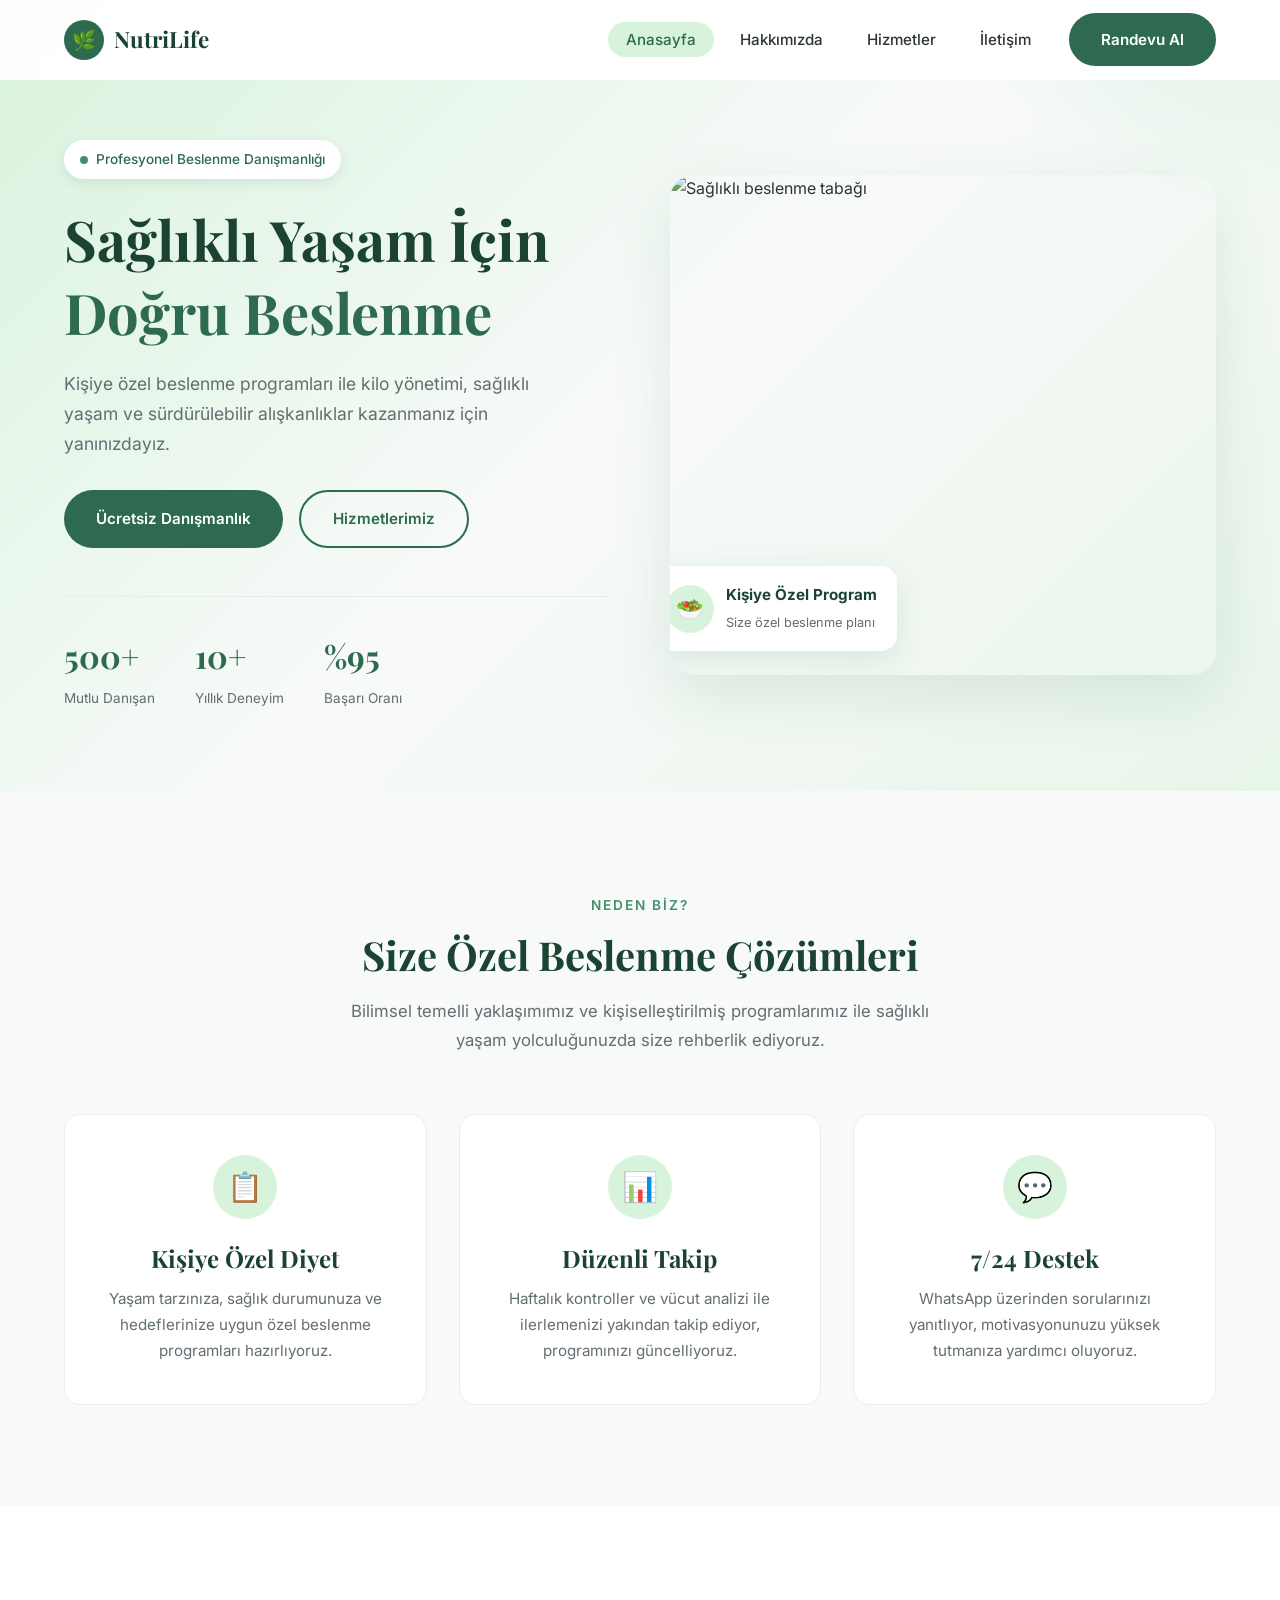
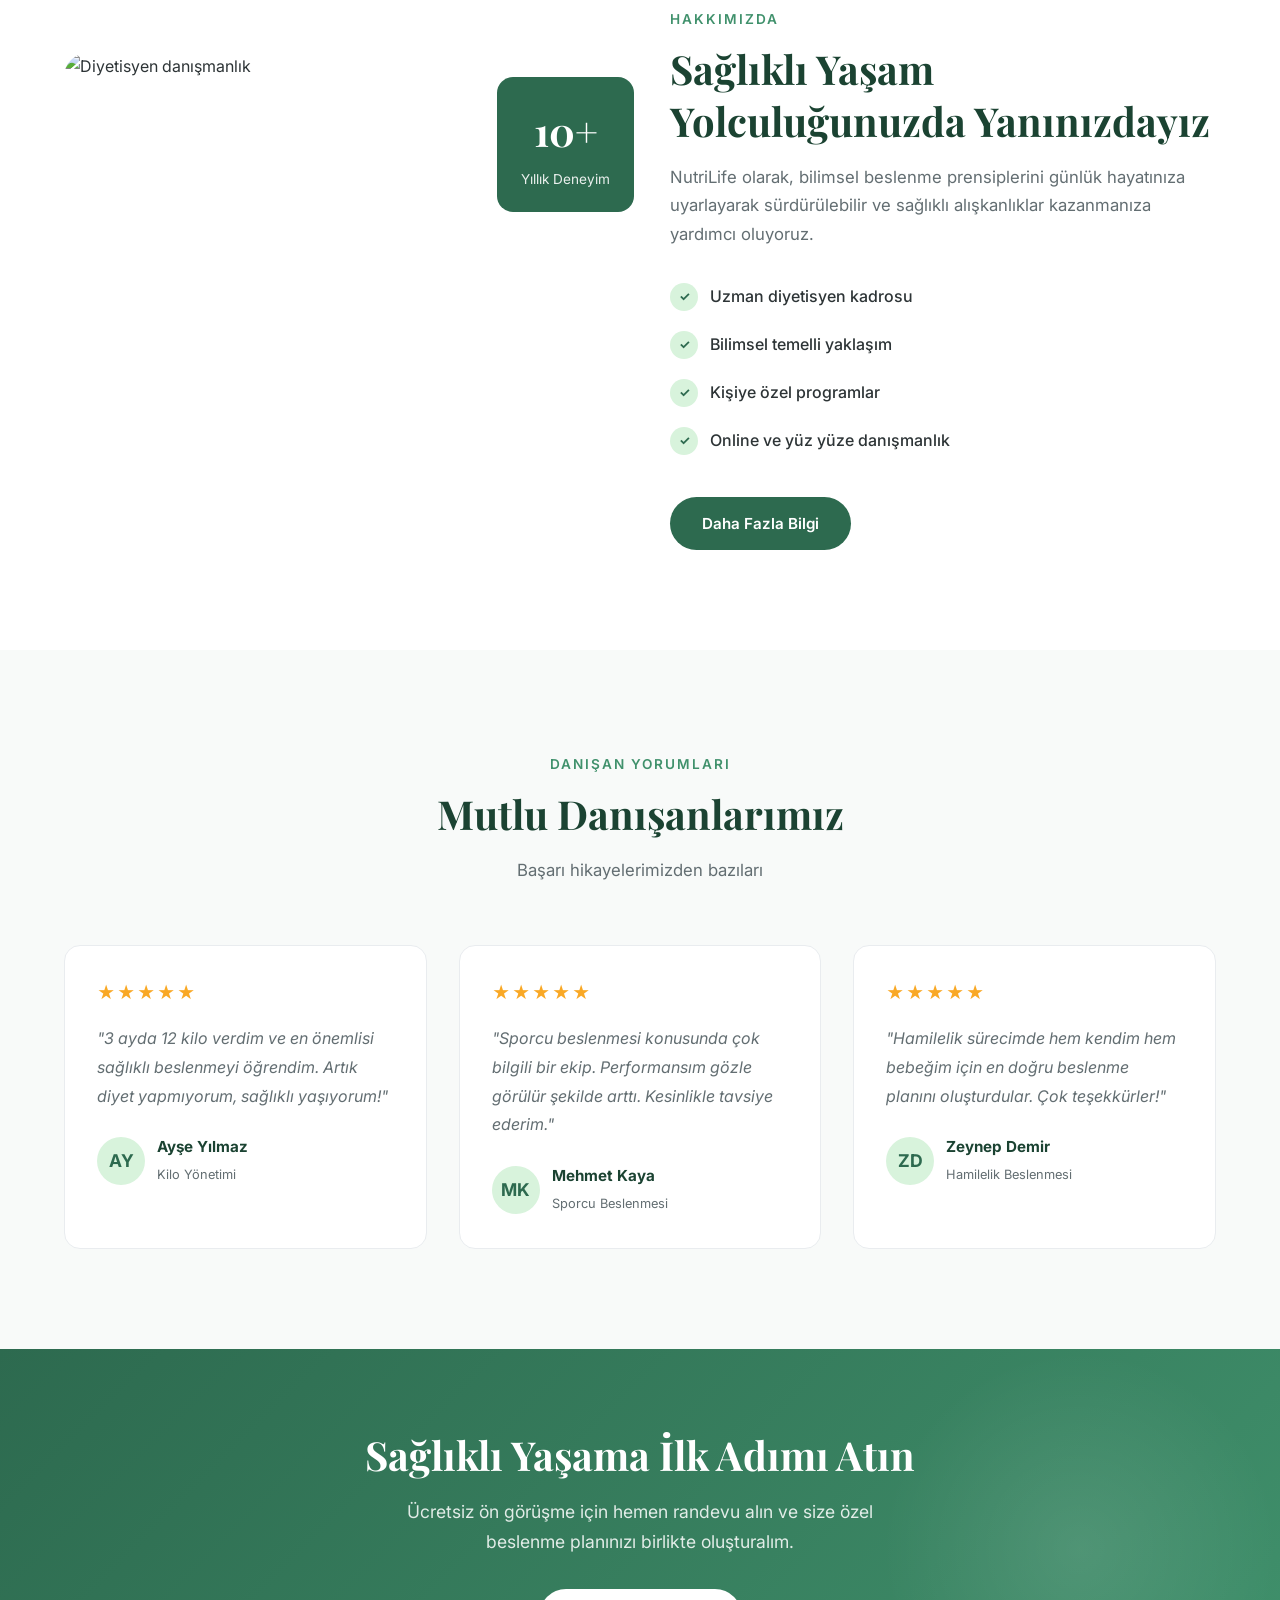
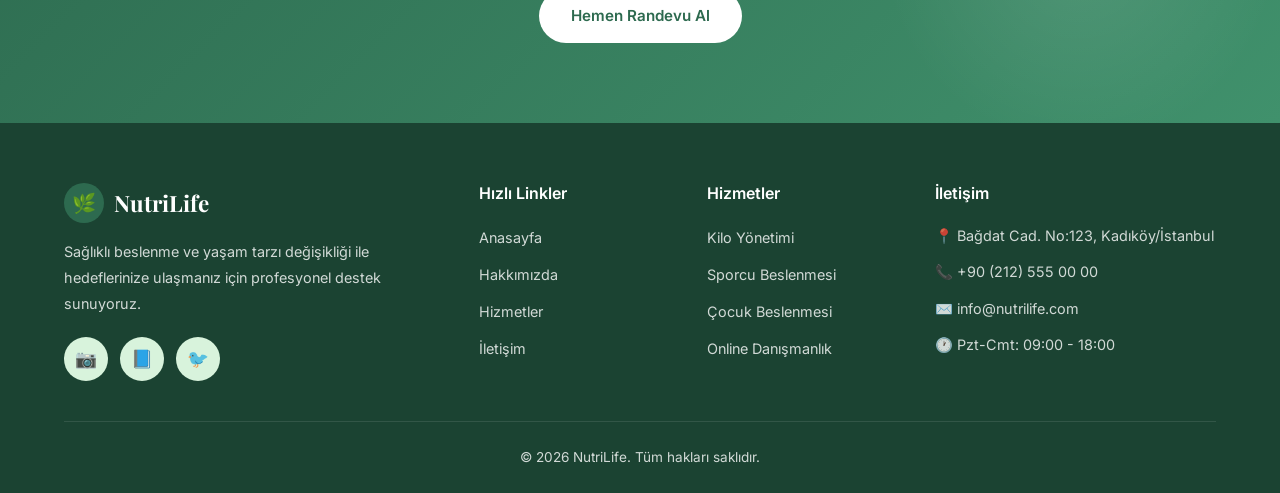
==== index.html @ 3c8396ca "Add files via upload" ====
<!DOCTYPE html>
<html lang="tr">
<head>
  <meta charset="UTF-8">
  <meta name="viewport" content="width=device-width, initial-scale=1.0">
  <meta name="description" content="Sağlıklı yaşam ve beslenme danışmanlığı. Kişiye özel diyet programları ile hedeflerinize ulaşın.">
  <title>NutriLife | Diyetisyen & Beslenme Danışmanlığı</title>
  <link rel="preconnect" href="https://fonts.googleapis.com">
  <link rel="preconnect" href="https://fonts.gstatic.com" crossorigin>
  <link href="https://fonts.googleapis.com/css2?family=Inter:wght@400;500;600;700&family=Playfair+Display:wght@600;700&display=swap" rel="stylesheet">
  <link rel="stylesheet" href="css/style.css">
</head>
<body>

  <!-- Header -->
  <header class="header">
    <div class="container">
      <a href="index.html" class="logo">
        <span class="logo-icon">🌿</span>
        NutriLife
      </a>
      <nav class="nav">
        <ul class="nav-list">
          <li><a href="index.html" class="nav-link active">Anasayfa</a></li>
          <li><a href="hakkimizda.html" class="nav-link">Hakkımızda</a></li>
          <li><a href="hizmetler.html" class="nav-link">Hizmetler</a></li>
          <li><a href="iletisim.html" class="nav-link">İletişim</a></li>
          <li class="nav-cta"><a href="iletisim.html" class="btn btn-primary">Randevu Al</a></li>
        </ul>
      </nav>
      <button class="menu-toggle" aria-label="Menüyü aç/kapat">
        <span></span>
        <span></span>
        <span></span>
      </button>
    </div>
  </header>

  <!-- Hero -->
  <section class="hero">
    <div class="container">
      <div class="hero-content fade-in">
        <div class="hero-badge">Profesyonel Beslenme Danışmanlığı</div>
        <h1>Sağlıklı Yaşam İçin <span>Doğru Beslenme</span></h1>
        <p class="hero-text">
          Kişiye özel beslenme programları ile kilo yönetimi, sağlıklı yaşam ve 
          sürdürülebilir alışkanlıklar kazanmanız için yanınızdayız.
        </p>
        <div class="hero-buttons">
          <a href="iletisim.html" class="btn btn-primary">Ücretsiz Danışmanlık</a>
          <a href="hizmetler.html" class="btn btn-outline">Hizmetlerimiz</a>
        </div>
        <div class="hero-stats">
          <div class="stat-item">
            <strong>500+</strong>
            <span>Mutlu Danışan</span>
          </div>
          <div class="stat-item">
            <strong>10+</strong>
            <span>Yıllık Deneyim</span>
          </div>
          <div class="stat-item">
            <strong>%95</strong>
            <span>Başarı Oranı</span>
          </div>
        </div>
      </div>
      <div class="hero-image fade-in">
        <div class="hero-image-wrapper">
          <img src="https://images.unsplash.com/photo-1490645935967-10de6ba17061?w=600&h=500&fit=crop" alt="Sağlıklı beslenme tabağı">
          <div class="hero-float-card">
            <div class="icon">🥗</div>
            <div>
              <strong>Kişiye Özel Program</strong>
              <span>Size özel beslenme planı</span>
            </div>
          </div>
        </div>
      </div>
    </div>
  </section>

  <!-- Features -->
  <section class="features">
    <div class="container">
      <div class="section-header fade-in">
        <span class="section-label">Neden Biz?</span>
        <h2 class="section-title">Size Özel Beslenme Çözümleri</h2>
        <p class="section-desc">
          Bilimsel temelli yaklaşımımız ve kişiselleştirilmiş programlarımız ile 
          sağlıklı yaşam yolculuğunuzda size rehberlik ediyoruz.
        </p>
      </div>
      <div class="features-grid">
        <div class="feature-card fade-in">
          <div class="feature-icon">📋</div>
          <h3>Kişiye Özel Diyet</h3>
          <p>Yaşam tarzınıza, sağlık durumunuza ve hedeflerinize uygun özel beslenme programları hazırlıyoruz.</p>
        </div>
        <div class="feature-card fade-in">
          <div class="feature-icon">📊</div>
          <h3>Düzenli Takip</h3>
          <p>Haftalık kontroller ve vücut analizi ile ilerlemenizi yakından takip ediyor, programınızı güncelliyoruz.</p>
        </div>
        <div class="feature-card fade-in">
          <div class="feature-icon">💬</div>
          <h3>7/24 Destek</h3>
          <p>WhatsApp üzerinden sorularınızı yanıtlıyor, motivasyonunuzu yüksek tutmanıza yardımcı oluyoruz.</p>
        </div>
      </div>
    </div>
  </section>

  <!-- About Preview -->
  <section class="about-preview">
    <div class="container">
      <div class="about-grid">
        <div class="about-image fade-in">
          <img src="https://images.unsplash.com/photo-1571019614242-c5c5dee9f50b?w=600&h=450&fit=crop" alt="Diyetisyen danışmanlık">
          <div class="about-image-badge">
            <strong>10+</strong>
            <span>Yıllık Deneyim</span>
          </div>
        </div>
        <div class="about-content fade-in">
          <span class="section-label">Hakkımızda</span>
          <h2 class="section-title">Sağlıklı Yaşam Yolculuğunuzda Yanınızdayız</h2>
          <p class="section-desc">
            NutriLife olarak, bilimsel beslenme prensiplerini günlük hayatınıza 
            uyarlayarak sürdürülebilir ve sağlıklı alışkanlıklar kazanmanıza yardımcı oluyoruz.
          </p>
          <ul class="about-list">
            <li>Uzman diyetisyen kadrosu</li>
            <li>Bilimsel temelli yaklaşım</li>
            <li>Kişiye özel programlar</li>
            <li>Online ve yüz yüze danışmanlık</li>
          </ul>
          <a href="hakkimizda.html" class="btn btn-primary">Daha Fazla Bilgi</a>
        </div>
      </div>
    </div>
  </section>

  <!-- Testimonials -->
  <section class="testimonials">
    <div class="container">
      <div class="section-header fade-in">
        <span class="section-label">Danışan Yorumları</span>
        <h2 class="section-title">Mutlu Danışanlarımız</h2>
        <p class="section-desc">Başarı hikayelerimizden bazıları</p>
      </div>
      <div class="testimonials-grid">
        <div class="testimonial-card fade-in">
          <div class="testimonial-stars">★★★★★</div>
          <p class="testimonial-text">"3 ayda 12 kilo verdim ve en önemlisi sağlıklı beslenmeyi öğrendim. Artık diyet yapmıyorum, sağlıklı yaşıyorum!"</p>
          <div class="testimonial-author">
            <div class="testimonial-avatar">AY</div>
            <div>
              <strong>Ayşe Yılmaz</strong>
              <span>Kilo Yönetimi</span>
            </div>
          </div>
        </div>
        <div class="testimonial-card fade-in">
          <div class="testimonial-stars">★★★★★</div>
          <p class="testimonial-text">"Sporcu beslenmesi konusunda çok bilgili bir ekip. Performansım gözle görülür şekilde arttı. Kesinlikle tavsiye ederim."</p>
          <div class="testimonial-author">
            <div class="testimonial-avatar">MK</div>
            <div>
              <strong>Mehmet Kaya</strong>
              <span>Sporcu Beslenmesi</span>
            </div>
          </div>
        </div>
        <div class="testimonial-card fade-in">
          <div class="testimonial-stars">★★★★★</div>
          <p class="testimonial-text">"Hamilelik sürecimde hem kendim hem bebeğim için en doğru beslenme planını oluşturdular. Çok teşekkürler!"</p>
          <div class="testimonial-author">
            <div class="testimonial-avatar">ZD</div>
            <div>
              <strong>Zeynep Demir</strong>
              <span>Hamilelik Beslenmesi</span>
            </div>
          </div>
        </div>
      </div>
    </div>
  </section>

  <!-- CTA -->
  <section class="cta-banner">
    <div class="container">
      <div class="cta-content fade-in">
        <h2>Sağlıklı Yaşama İlk Adımı Atın</h2>
        <p>Ücretsiz ön görüşme için hemen randevu alın ve size özel beslenme planınızı birlikte oluşturalım.</p>
        <a href="iletisim.html" class="btn btn-white">Hemen Randevu Al</a>
      </div>
    </div>
  </section>

  <!-- Footer -->
  <footer class="footer">
    <div class="container">
      <div class="footer-grid">
        <div class="footer-brand">
          <a href="index.html" class="logo">
            <span class="logo-icon">🌿</span>
            NutriLife
          </a>
          <p>Sağlıklı beslenme ve yaşam tarzı değişikliği ile hedeflerinize ulaşmanız için profesyonel destek sunuyoruz.</p>
          <div class="social-links">
            <a href="#" class="social-link" aria-label="Instagram">📷</a>
            <a href="#" class="social-link" aria-label="Facebook">📘</a>
            <a href="#" class="social-link" aria-label="Twitter">🐦</a>
          </div>
        </div>
        <div>
          <h4>Hızlı Linkler</h4>
          <ul class="footer-links">
            <li><a href="index.html">Anasayfa</a></li>
            <li><a href="hakkimizda.html">Hakkımızda</a></li>
            <li><a href="hizmetler.html">Hizmetler</a></li>
            <li><a href="iletisim.html">İletişim</a></li>
          </ul>
        </div>
        <div>
          <h4>Hizmetler</h4>
          <ul class="footer-links">
            <li><a href="hizmetler.html">Kilo Yönetimi</a></li>
            <li><a href="hizmetler.html">Sporcu Beslenmesi</a></li>
            <li><a href="hizmetler.html">Çocuk Beslenmesi</a></li>
            <li><a href="hizmetler.html">Online Danışmanlık</a></li>
          </ul>
        </div>
        <div>
          <h4>İletişim</h4>
          <ul class="footer-contact">
            <li>📍 Bağdat Cad. No:123, Kadıköy/İstanbul</li>
            <li>📞 +90 (212) 555 00 00</li>
            <li>✉️ info@nutrilife.com</li>
            <li>🕐 Pzt-Cmt: 09:00 - 18:00</li>
          </ul>
        </div>
      </div>
      <div class="footer-bottom">
        <p>&copy; 2026 NutriLife. Tüm hakları saklıdır.</p>
      </div>
    </div>
  </footer>

  <script src="js/main.js"></script>
</body>
</html>
---- css/style.css ----
/* ============================================
   Diyetisyen Web Sitesi - Ana Stil Dosyası
   ============================================ */

:root {
  --color-primary: #2d6a4f;
  --color-primary-dark: #1b4332;
  --color-primary-light: #40916c;
  --color-accent: #95d5b2;
  --color-accent-light: #d8f3dc;
  --color-bg: #f8faf9;
  --color-bg-alt: #ffffff;
  --color-text: #2d3436;
  --color-text-muted: #636e72;
  --color-border: #e9ecef;
  --color-white: #ffffff;
  --color-shadow: rgba(45, 106, 79, 0.12);
  --font-heading: 'Playfair Display', Georgia, serif;
  --font-body: 'Inter', -apple-system, BlinkMacSystemFont, sans-serif;
  --radius-sm: 8px;
  --radius-md: 16px;
  --radius-lg: 24px;
  --transition: 0.3s cubic-bezier(0.4, 0, 0.2, 1);
  --header-height: 80px;
}

*,
*::before,
*::after {
  box-sizing: border-box;
  margin: 0;
  padding: 0;
}

html {
  scroll-behavior: smooth;
}

body {
  font-family: var(--font-body);
  font-size: 16px;
  line-height: 1.7;
  color: var(--color-text);
  background-color: var(--color-bg);
  overflow-x: hidden;
}

img {
  max-width: 100%;
  height: auto;
  display: block;
}

a {
  text-decoration: none;
  color: inherit;
  transition: color var(--transition);
}

ul {
  list-style: none;
}

.container {
  width: 100%;
  max-width: 1200px;
  margin: 0 auto;
  padding: 0 24px;
}

/* ---- Typography ---- */
h1, h2, h3, h4 {
  font-family: var(--font-heading);
  font-weight: 700;
  line-height: 1.3;
  color: var(--color-primary-dark);
}

h1 { font-size: clamp(2.2rem, 5vw, 3.5rem); }
h2 { font-size: clamp(1.8rem, 4vw, 2.5rem); }
h3 { font-size: clamp(1.2rem, 2.5vw, 1.5rem); }

.section-label {
  display: inline-block;
  font-size: 0.85rem;
  font-weight: 600;
  letter-spacing: 2px;
  text-transform: uppercase;
  color: var(--color-primary-light);
  margin-bottom: 12px;
}

.section-title {
  margin-bottom: 16px;
}

.section-desc {
  color: var(--color-text-muted);
  max-width: 600px;
  font-size: 1.05rem;
}

/* ---- Buttons ---- */
.btn {
  display: inline-flex;
  align-items: center;
  justify-content: center;
  gap: 8px;
  padding: 14px 32px;
  font-family: var(--font-body);
  font-size: 0.95rem;
  font-weight: 600;
  border: none;
  border-radius: 50px;
  cursor: pointer;
  transition: all var(--transition);
}

.btn-primary {
  background: var(--color-primary);
  color: var(--color-white);
}

.btn-primary:hover {
  background: var(--color-primary-dark);
  transform: translateY(-2px);
  box-shadow: 0 8px 24px var(--color-shadow);
}

.btn-outline {
  background: transparent;
  color: var(--color-primary);
  border: 2px solid var(--color-primary);
}

.btn-outline:hover {
  background: var(--color-primary);
  color: var(--color-white);
  transform: translateY(-2px);
}

.btn-white {
  background: var(--color-white);
  color: var(--color-primary);
}

.btn-white:hover {
  background: var(--color-accent-light);
  transform: translateY(-2px);
  box-shadow: 0 8px 24px rgba(0, 0, 0, 0.15);
}

/* ---- Header / Navigation ---- */
.header {
  position: fixed;
  top: 0;
  left: 0;
  width: 100%;
  height: var(--header-height);
  background: rgba(255, 255, 255, 0.95);
  backdrop-filter: blur(12px);
  z-index: 1000;
  border-bottom: 1px solid transparent;
  transition: all var(--transition);
}

.header.scrolled {
  border-bottom-color: var(--color-border);
  box-shadow: 0 4px 20px var(--color-shadow);
}

.header .container {
  display: flex;
  align-items: center;
  justify-content: space-between;
  height: 100%;
}

.logo {
  display: flex;
  align-items: center;
  gap: 10px;
  font-family: var(--font-heading);
  font-size: 1.4rem;
  font-weight: 700;
  color: var(--color-primary-dark);
}

.logo-icon {
  width: 40px;
  height: 40px;
  background: var(--color-primary);
  border-radius: 50%;
  display: flex;
  align-items: center;
  justify-content: center;
  color: var(--color-white);
  font-size: 1.2rem;
}

.nav-list {
  display: flex;
  align-items: center;
  gap: 8px;
}

.nav-link {
  padding: 8px 18px;
  font-size: 0.95rem;
  font-weight: 500;
  color: var(--color-text);
  border-radius: 50px;
  transition: all var(--transition);
}

.nav-link:hover,
.nav-link.active {
  color: var(--color-primary);
  background: var(--color-accent-light);
}

.nav-cta {
  margin-left: 12px;
}

.menu-toggle {
  display: none;
  flex-direction: column;
  gap: 5px;
  background: none;
  border: none;
  cursor: pointer;
  padding: 8px;
}

.menu-toggle span {
  display: block;
  width: 24px;
  height: 2px;
  background: var(--color-primary-dark);
  border-radius: 2px;
  transition: all var(--transition);
}

.menu-toggle.active span:nth-child(1) {
  transform: rotate(45deg) translate(5px, 5px);
}

.menu-toggle.active span:nth-child(2) {
  opacity: 0;
}

.menu-toggle.active span:nth-child(3) {
  transform: rotate(-45deg) translate(5px, -5px);
}

/* ---- Hero Section ---- */
.hero {
  padding: calc(var(--header-height) + 60px) 0 80px;
  background: linear-gradient(135deg, var(--color-accent-light) 0%, var(--color-bg) 50%, #e8f5e9 100%);
  position: relative;
  overflow: hidden;
}

.hero::before {
  content: '';
  position: absolute;
  top: -50%;
  right: -20%;
  width: 600px;
  height: 600px;
  background: radial-gradient(circle, var(--color-accent) 0%, transparent 70%);
  opacity: 0.3;
  border-radius: 50%;
}

.hero .container {
  display: grid;
  grid-template-columns: 1fr 1fr;
  gap: 60px;
  align-items: center;
}

.hero-content {
  position: relative;
  z-index: 1;
}

.hero-badge {
  display: inline-flex;
  align-items: center;
  gap: 8px;
  padding: 8px 16px;
  background: var(--color-white);
  border-radius: 50px;
  font-size: 0.85rem;
  font-weight: 500;
  color: var(--color-primary);
  margin-bottom: 24px;
  box-shadow: 0 4px 12px var(--color-shadow);
}

.hero-badge::before {
  content: '';
  width: 8px;
  height: 8px;
  background: var(--color-primary-light);
  border-radius: 50%;
}

.hero h1 {
  margin-bottom: 20px;
}

.hero h1 span {
  color: var(--color-primary);
}

.hero-text {
  font-size: 1.1rem;
  color: var(--color-text-muted);
  margin-bottom: 32px;
  max-width: 480px;
}

.hero-buttons {
  display: flex;
  gap: 16px;
  flex-wrap: wrap;
}

.hero-stats {
  display: flex;
  gap: 40px;
  margin-top: 48px;
  padding-top: 32px;
  border-top: 1px solid var(--color-border);
}

.stat-item strong {
  display: block;
  font-family: var(--font-heading);
  font-size: 2rem;
  color: var(--color-primary);
}

.stat-item span {
  font-size: 0.85rem;
  color: var(--color-text-muted);
}

.hero-image {
  position: relative;
  z-index: 1;
}

.hero-image-wrapper {
  position: relative;
  border-radius: var(--radius-lg);
  overflow: hidden;
  box-shadow: 0 20px 60px var(--color-shadow);
}

.hero-image-wrapper img {
  width: 100%;
  height: 500px;
  object-fit: cover;
}

.hero-float-card {
  position: absolute;
  bottom: 24px;
  left: -24px;
  background: var(--color-white);
  padding: 16px 20px;
  border-radius: var(--radius-md);
  box-shadow: 0 8px 32px var(--color-shadow);
  display: flex;
  align-items: center;
  gap: 12px;
}

.hero-float-card .icon {
  width: 48px;
  height: 48px;
  background: var(--color-accent-light);
  border-radius: 50%;
  display: flex;
  align-items: center;
  justify-content: center;
  font-size: 1.4rem;
}

.hero-float-card strong {
  display: block;
  font-size: 0.95rem;
  color: var(--color-primary-dark);
}

.hero-float-card span {
  font-size: 0.8rem;
  color: var(--color-text-muted);
}

/* ---- Features / Services Preview ---- */
.features {
  padding: 100px 0;
}

.section-header {
  text-align: center;
  margin-bottom: 60px;
}

.section-header .section-desc {
  margin: 0 auto;
}

.features-grid {
  display: grid;
  grid-template-columns: repeat(3, 1fr);
  gap: 32px;
}

.feature-card {
  background: var(--color-bg-alt);
  padding: 40px 32px;
  border-radius: var(--radius-md);
  border: 1px solid var(--color-border);
  transition: all var(--transition);
  text-align: center;
}

.feature-card:hover {
  transform: translateY(-8px);
  box-shadow: 0 16px 48px var(--color-shadow);
  border-color: var(--color-accent);
}

.feature-icon {
  width: 64px;
  height: 64px;
  background: var(--color-accent-light);
  border-radius: 50%;
  display: flex;
  align-items: center;
  justify-content: center;
  font-size: 1.8rem;
  margin: 0 auto 24px;
  transition: all var(--transition);
}

.feature-card:hover .feature-icon {
  background: var(--color-primary);
  transform: scale(1.1);
}

.feature-card h3 {
  margin-bottom: 12px;
}

.feature-card p {
  color: var(--color-text-muted);
  font-size: 0.95rem;
}

/* ---- About Preview ---- */
.about-preview {
  padding: 100px 0;
  background: var(--color-bg-alt);
}

.about-grid {
  display: grid;
  grid-template-columns: 1fr 1fr;
  gap: 60px;
  align-items: center;
}

.about-image {
  position: relative;
}

.about-image img {
  border-radius: var(--radius-lg);
  width: 100%;
  height: 450px;
  object-fit: cover;
}

.about-image-badge {
  position: absolute;
  top: 24px;
  right: -24px;
  background: var(--color-primary);
  color: var(--color-white);
  padding: 20px 24px;
  border-radius: var(--radius-md);
  text-align: center;
}

.about-image-badge strong {
  display: block;
  font-family: var(--font-heading);
  font-size: 2.5rem;
  color: var(--color-white);
}

.about-image-badge span {
  font-size: 0.85rem;
  opacity: 0.9;
}

.about-content .section-label {
  text-align: left;
}

.about-list {
  margin: 24px 0 32px;
}

.about-list li {
  display: flex;
  align-items: center;
  gap: 12px;
  padding: 10px 0;
  font-weight: 500;
}

.about-list li::before {
  content: '✓';
  width: 28px;
  height: 28px;
  background: var(--color-accent-light);
  color: var(--color-primary);
  border-radius: 50%;
  display: flex;
  align-items: center;
  justify-content: center;
  font-size: 0.8rem;
  font-weight: 700;
  flex-shrink: 0;
}

/* ---- CTA Banner ---- */
.cta-banner {
  padding: 80px 0;
  background: linear-gradient(135deg, var(--color-primary) 0%, var(--color-primary-light) 100%);
  position: relative;
  overflow: hidden;
}

.cta-banner::before {
  content: '';
  position: absolute;
  top: 0;
  right: 0;
  width: 400px;
  height: 400px;
  background: radial-gradient(circle, rgba(255,255,255,0.1) 0%, transparent 70%);
  border-radius: 50%;
}

.cta-content {
  text-align: center;
  position: relative;
  z-index: 1;
}

.cta-content h2 {
  color: var(--color-white);
  margin-bottom: 16px;
}

.cta-content p {
  color: rgba(255, 255, 255, 0.85);
  font-size: 1.1rem;
  margin-bottom: 32px;
  max-width: 500px;
  margin-left: auto;
  margin-right: auto;
}

/* ---- Testimonials ---- */
.testimonials {
  padding: 100px 0;
}

.testimonials-grid {
  display: grid;
  grid-template-columns: repeat(3, 1fr);
  gap: 32px;
}

.testimonial-card {
  background: var(--color-bg-alt);
  padding: 32px;
  border-radius: var(--radius-md);
  border: 1px solid var(--color-border);
  transition: all var(--transition);
}

.testimonial-card:hover {
  box-shadow: 0 12px 40px var(--color-shadow);
}

.testimonial-stars {
  color: #f9a825;
  font-size: 1.1rem;
  margin-bottom: 16px;
  letter-spacing: 2px;
}

.testimonial-text {
  color: var(--color-text-muted);
  font-style: italic;
  margin-bottom: 24px;
  line-height: 1.8;
}

.testimonial-author {
  display: flex;
  align-items: center;
  gap: 12px;
}

.testimonial-avatar {
  width: 48px;
  height: 48px;
  background: var(--color-accent-light);
  border-radius: 50%;
  display: flex;
  align-items: center;
  justify-content: center;
  font-weight: 700;
  color: var(--color-primary);
  font-size: 1.1rem;
}

.testimonial-author strong {
  display: block;
  font-size: 0.95rem;
  color: var(--color-primary-dark);
}

.testimonial-author span {
  font-size: 0.8rem;
  color: var(--color-text-muted);
}

/* ---- Page Header (Inner Pages) ---- */
.page-header {
  padding: calc(var(--header-height) + 60px) 0 60px;
  background: linear-gradient(135deg, var(--color-accent-light) 0%, var(--color-bg) 100%);
  text-align: center;
}

.page-header h1 {
  margin-bottom: 12px;
}

.breadcrumb {
  display: flex;
  align-items: center;
  justify-content: center;
  gap: 8px;
  font-size: 0.9rem;
  color: var(--color-text-muted);
}

.breadcrumb a {
  color: var(--color-primary);
}

.breadcrumb a:hover {
  text-decoration: underline;
}

/* ---- Services Page ---- */
.services-section {
  padding: 80px 0;
}

.services-grid {
  display: grid;
  grid-template-columns: repeat(2, 1fr);
  gap: 32px;
}

.service-card {
  display: flex;
  gap: 24px;
  background: var(--color-bg-alt);
  padding: 36px;
  border-radius: var(--radius-md);
  border: 1px solid var(--color-border);
  transition: all var(--transition);
}

.service-card:hover {
  transform: translateY(-4px);
  box-shadow: 0 12px 40px var(--color-shadow);
  border-color: var(--color-accent);
}

.service-icon {
  width: 72px;
  height: 72px;
  background: var(--color-accent-light);
  border-radius: var(--radius-sm);
  display: flex;
  align-items: center;
  justify-content: center;
  font-size: 2rem;
  flex-shrink: 0;
  transition: all var(--transition);
}

.service-card:hover .service-icon {
  background: var(--color-primary);
}

.service-content h3 {
  margin-bottom: 8px;
}

.service-content p {
  color: var(--color-text-muted);
  font-size: 0.95rem;
  margin-bottom: 16px;
}

.service-price {
  font-weight: 700;
  color: var(--color-primary);
  font-size: 1.1rem;
}

.process-section {
  padding: 80px 0;
  background: var(--color-bg-alt);
}

.process-steps {
  display: grid;
  grid-template-columns: repeat(4, 1fr);
  gap: 32px;
  margin-top: 48px;
}

.process-step {
  text-align: center;
  position: relative;
}

.process-step::after {
  content: '';
  position: absolute;
  top: 36px;
  right: -16px;
  width: calc(100% - 72px);
  height: 2px;
  background: var(--color-accent);
  transform: translateX(50%);
}

.process-step:last-child::after {
  display: none;
}

.step-number {
  width: 72px;
  height: 72px;
  background: var(--color-primary);
  color: var(--color-white);
  border-radius: 50%;
  display: flex;
  align-items: center;
  justify-content: center;
  font-family: var(--font-heading);
  font-size: 1.5rem;
  font-weight: 700;
  margin: 0 auto 20px;
}

.process-step h3 {
  margin-bottom: 8px;
  font-size: 1.1rem;
}

.process-step p {
  color: var(--color-text-muted);
  font-size: 0.9rem;
}

/* ---- About Page ---- */
.about-section {
  padding: 80px 0;
}

.about-detail-grid {
  display: grid;
  grid-template-columns: 1fr 1fr;
  gap: 60px;
  align-items: center;
}

.about-detail-image img {
  border-radius: var(--radius-lg);
  width: 100%;
  height: 450px;
  object-fit: cover;
}

.about-detail-content p {
  color: var(--color-text-muted);
  margin-bottom: 16px;
}

.values-section {
  padding: 80px 0;
  background: var(--color-bg-alt);
}

.values-grid {
  display: grid;
  grid-template-columns: repeat(4, 1fr);
  gap: 32px;
  margin-top: 48px;
}

.value-card {
  text-align: center;
  padding: 32px 24px;
}

.value-icon {
  width: 56px;
  height: 56px;
  background: var(--color-accent-light);
  border-radius: 50%;
  display: flex;
  align-items: center;
  justify-content: center;
  font-size: 1.5rem;
  margin: 0 auto 16px;
}

.value-card h3 {
  margin-bottom: 8px;
  font-size: 1.1rem;
}

.value-card p {
  color: var(--color-text-muted);
  font-size: 0.9rem;
}

.team-section {
  padding: 80px 0;
}

.team-grid {
  display: grid;
  grid-template-columns: repeat(3, 1fr);
  gap: 32px;
  margin-top: 48px;
}

.team-card {
  background: var(--color-bg-alt);
  border-radius: var(--radius-md);
  overflow: hidden;
  border: 1px solid var(--color-border);
  transition: all var(--transition);
  text-align: center;
}

.team-card:hover {
  transform: translateY(-8px);
  box-shadow: 0 16px 48px var(--color-shadow);
}

.team-photo {
  width: 100%;
  height: 280px;
  object-fit: cover;
  background: var(--color-accent-light);
  display: flex;
  align-items: center;
  justify-content: center;
  font-size: 4rem;
}

.team-info {
  padding: 24px;
}

.team-info h3 {
  margin-bottom: 4px;
}

.team-info .role {
  color: var(--color-primary);
  font-size: 0.9rem;
  font-weight: 500;
  margin-bottom: 12px;
}

.team-info p {
  color: var(--color-text-muted);
  font-size: 0.9rem;
}

/* ---- Contact Page ---- */
.contact-section {
  padding: 80px 0;
}

.contact-grid {
  display: grid;
  grid-template-columns: 1fr 1.2fr;
  gap: 60px;
}

.contact-info h2 {
  margin-bottom: 16px;
}

.contact-info > p {
  color: var(--color-text-muted);
  margin-bottom: 32px;
}

.contact-items {
  display: flex;
  flex-direction: column;
  gap: 24px;
  margin-bottom: 32px;
}

.contact-item {
  display: flex;
  align-items: flex-start;
  gap: 16px;
}

.contact-item-icon {
  width: 48px;
  height: 48px;
  background: var(--color-accent-light);
  border-radius: var(--radius-sm);
  display: flex;
  align-items: center;
  justify-content: center;
  font-size: 1.2rem;
  flex-shrink: 0;
}

.contact-item strong {
  display: block;
  font-size: 0.95rem;
  color: var(--color-primary-dark);
  margin-bottom: 4px;
}

.contact-item span,
.contact-item a {
  font-size: 0.9rem;
  color: var(--color-text-muted);
}

.contact-item a:hover {
  color: var(--color-primary);
}

.social-links {
  display: flex;
  gap: 12px;
}

.social-link {
  width: 44px;
  height: 44px;
  background: var(--color-accent-light);
  border-radius: 50%;
  display: flex;
  align-items: center;
  justify-content: center;
  font-size: 1.1rem;
  transition: all var(--transition);
}

.social-link:hover {
  background: var(--color-primary);
  color: var(--color-white);
  transform: translateY(-3px);
}

/* ---- Contact Form ---- */
.contact-form-wrapper {
  background: var(--color-bg-alt);
  padding: 40px;
  border-radius: var(--radius-md);
  border: 1px solid var(--color-border);
  box-shadow: 0 8px 32px var(--color-shadow);
}

.contact-form-wrapper h3 {
  margin-bottom: 24px;
}

.form-group {
  margin-bottom: 20px;
}

.form-group label {
  display: block;
  font-size: 0.9rem;
  font-weight: 500;
  margin-bottom: 8px;
  color: var(--color-primary-dark);
}

.form-group input,
.form-group textarea,
.form-group select {
  width: 100%;
  padding: 14px 16px;
  font-family: var(--font-body);
  font-size: 0.95rem;
  border: 1px solid var(--color-border);
  border-radius: var(--radius-sm);
  background: var(--color-bg);
  color: var(--color-text);
  transition: all var(--transition);
}

.form-group input:focus,
.form-group textarea:focus,
.form-group select:focus {
  outline: none;
  border-color: var(--color-primary);
  box-shadow: 0 0 0 3px rgba(45, 106, 79, 0.15);
}

.form-group textarea {
  resize: vertical;
  min-height: 120px;
}

.form-row {
  display: grid;
  grid-template-columns: 1fr 1fr;
  gap: 20px;
}

.form-error {
  color: #e74c3c;
  font-size: 0.8rem;
  margin-top: 6px;
  display: none;
}

.form-group.error input,
.form-group.error textarea,
.form-group.error select {
  border-color: #e74c3c;
}

.form-group.error .form-error {
  display: block;
}

.form-success {
  display: none;
  background: var(--color-accent-light);
  color: var(--color-primary-dark);
  padding: 16px 20px;
  border-radius: var(--radius-sm);
  margin-bottom: 20px;
  font-weight: 500;
  text-align: center;
}

.form-success.show {
  display: block;
}

.map-section {
  padding: 0 0 80px;
}

.map-wrapper {
  border-radius: var(--radius-md);
  overflow: hidden;
  height: 400px;
  background: var(--color-accent-light);
  display: flex;
  align-items: center;
  justify-content: center;
  border: 1px solid var(--color-border);
}

.map-placeholder {
  text-align: center;
  color: var(--color-text-muted);
}

.map-placeholder span {
  font-size: 3rem;
  display: block;
  margin-bottom: 12px;
}

/* ---- Footer ---- */
.footer {
  background: var(--color-primary-dark);
  color: rgba(255, 255, 255, 0.8);
  padding: 60px 0 0;
}

.footer-grid {
  display: grid;
  grid-template-columns: 2fr 1fr 1fr 1.5fr;
  gap: 40px;
  padding-bottom: 40px;
  border-bottom: 1px solid rgba(255, 255, 255, 0.1);
}

.footer-brand .logo {
  color: var(--color-white);
  margin-bottom: 16px;
}

.footer-brand p {
  font-size: 0.9rem;
  line-height: 1.8;
  margin-bottom: 20px;
}

.footer h4 {
  color: var(--color-white);
  font-family: var(--font-body);
  font-size: 1rem;
  font-weight: 600;
  margin-bottom: 20px;
}

.footer-links li {
  margin-bottom: 10px;
}

.footer-links a {
  font-size: 0.9rem;
  transition: all var(--transition);
}

.footer-links a:hover {
  color: var(--color-accent);
  padding-left: 4px;
}

.footer-contact li {
  display: flex;
  align-items: center;
  gap: 10px;
  margin-bottom: 12px;
  font-size: 0.9rem;
}

.footer-bottom {
  padding: 24px 0;
  text-align: center;
  font-size: 0.85rem;
}

/* ---- Animations ---- */
.fade-in {
  opacity: 0;
  transform: translateY(30px);
  transition: opacity 0.6s ease, transform 0.6s ease;
}

.fade-in.visible {
  opacity: 1;
  transform: translateY(0);
}

/* ---- Responsive ---- */
@media (max-width: 1024px) {
  .hero .container,
  .about-grid,
  .about-detail-grid,
  .contact-grid {
    grid-template-columns: 1fr;
    gap: 40px;
  }

  .features-grid,
  .testimonials-grid,
  .team-grid {
    grid-template-columns: repeat(2, 1fr);
  }

  .services-grid {
    grid-template-columns: 1fr;
  }

  .process-steps {
    grid-template-columns: repeat(2, 1fr);
  }

  .process-step::after {
    display: none;
  }

  .values-grid {
    grid-template-columns: repeat(2, 1fr);
  }

  .footer-grid {
    grid-template-columns: repeat(2, 1fr);
  }

  .hero-image-wrapper img {
    height: 400px;
  }

  .about-image-badge {
    right: 16px;
  }
}

@media (max-width: 768px) {
  .menu-toggle {
    display: flex;
  }

  .nav {
    position: fixed;
    top: var(--header-height);
    left: 0;
    width: 100%;
    background: var(--color-white);
    padding: 24px;
    border-bottom: 1px solid var(--color-border);
    transform: translateY(-120%);
    opacity: 0;
    transition: all var(--transition);
    box-shadow: 0 8px 32px var(--color-shadow);
  }

  .nav.open {
    transform: translateY(0);
    opacity: 1;
  }

  .nav-list {
    flex-direction: column;
    align-items: stretch;
  }

  .nav-link {
    padding: 12px 16px;
    text-align: center;
  }

  .nav-cta {
    margin-left: 0;
    margin-top: 8px;
  }

  .nav-cta .btn {
    width: 100%;
  }

  .hero-stats {
    gap: 24px;
  }

  .features-grid,
  .testimonials-grid,
  .team-grid,
  .values-grid {
    grid-template-columns: 1fr;
  }

  .process-steps {
    grid-template-columns: 1fr;
  }

  .form-row {
    grid-template-columns: 1fr;
  }

  .footer-grid {
    grid-template-columns: 1fr;
    gap: 32px;
  }

  .hero-float-card {
    left: 16px;
    bottom: 16px;
  }

  .contact-form-wrapper {
    padding: 24px;
  }
}

@media (max-width: 480px) {
  .hero-buttons {
    flex-direction: column;
  }

  .hero-buttons .btn {
    width: 100%;
  }

  .hero-stats {
    flex-direction: column;
    gap: 16px;
  }

  .service-card {
    flex-direction: column;
    text-align: center;
  }

  .service-icon {
    margin: 0 auto;
  }
}
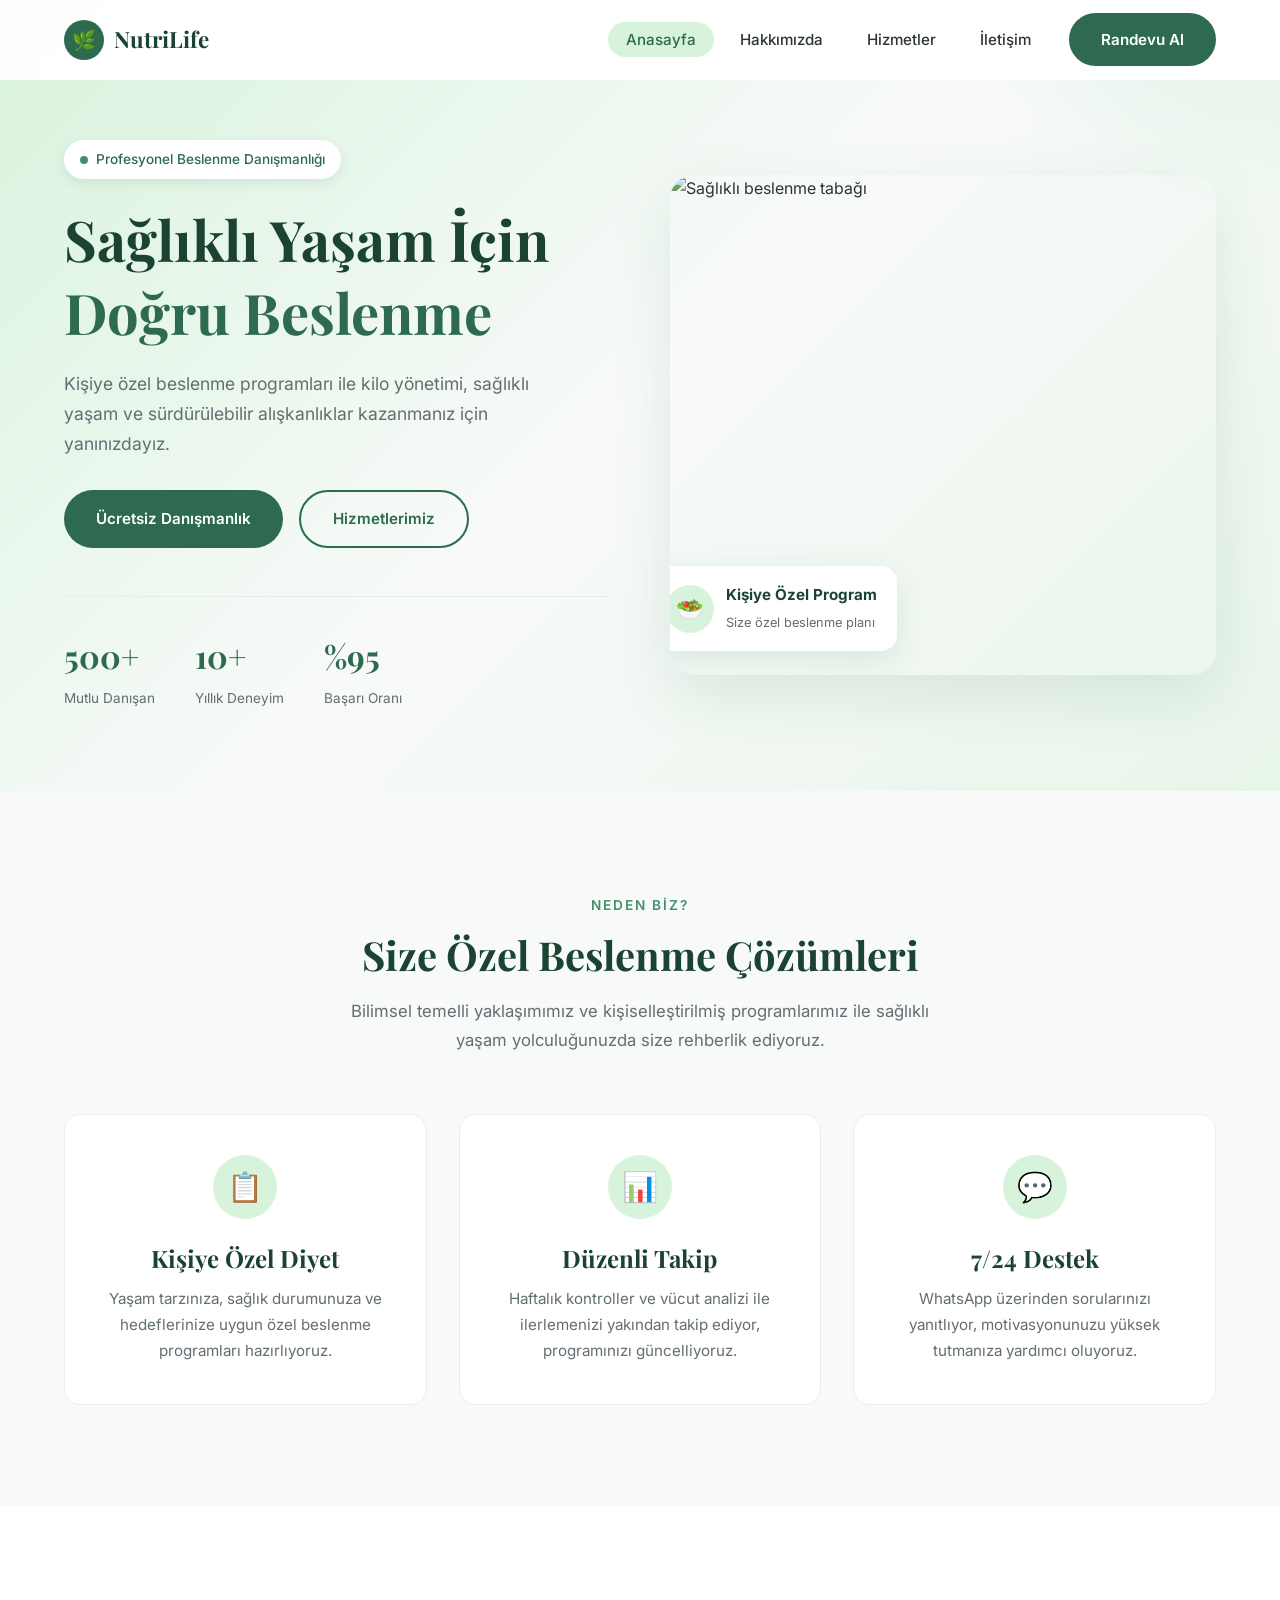
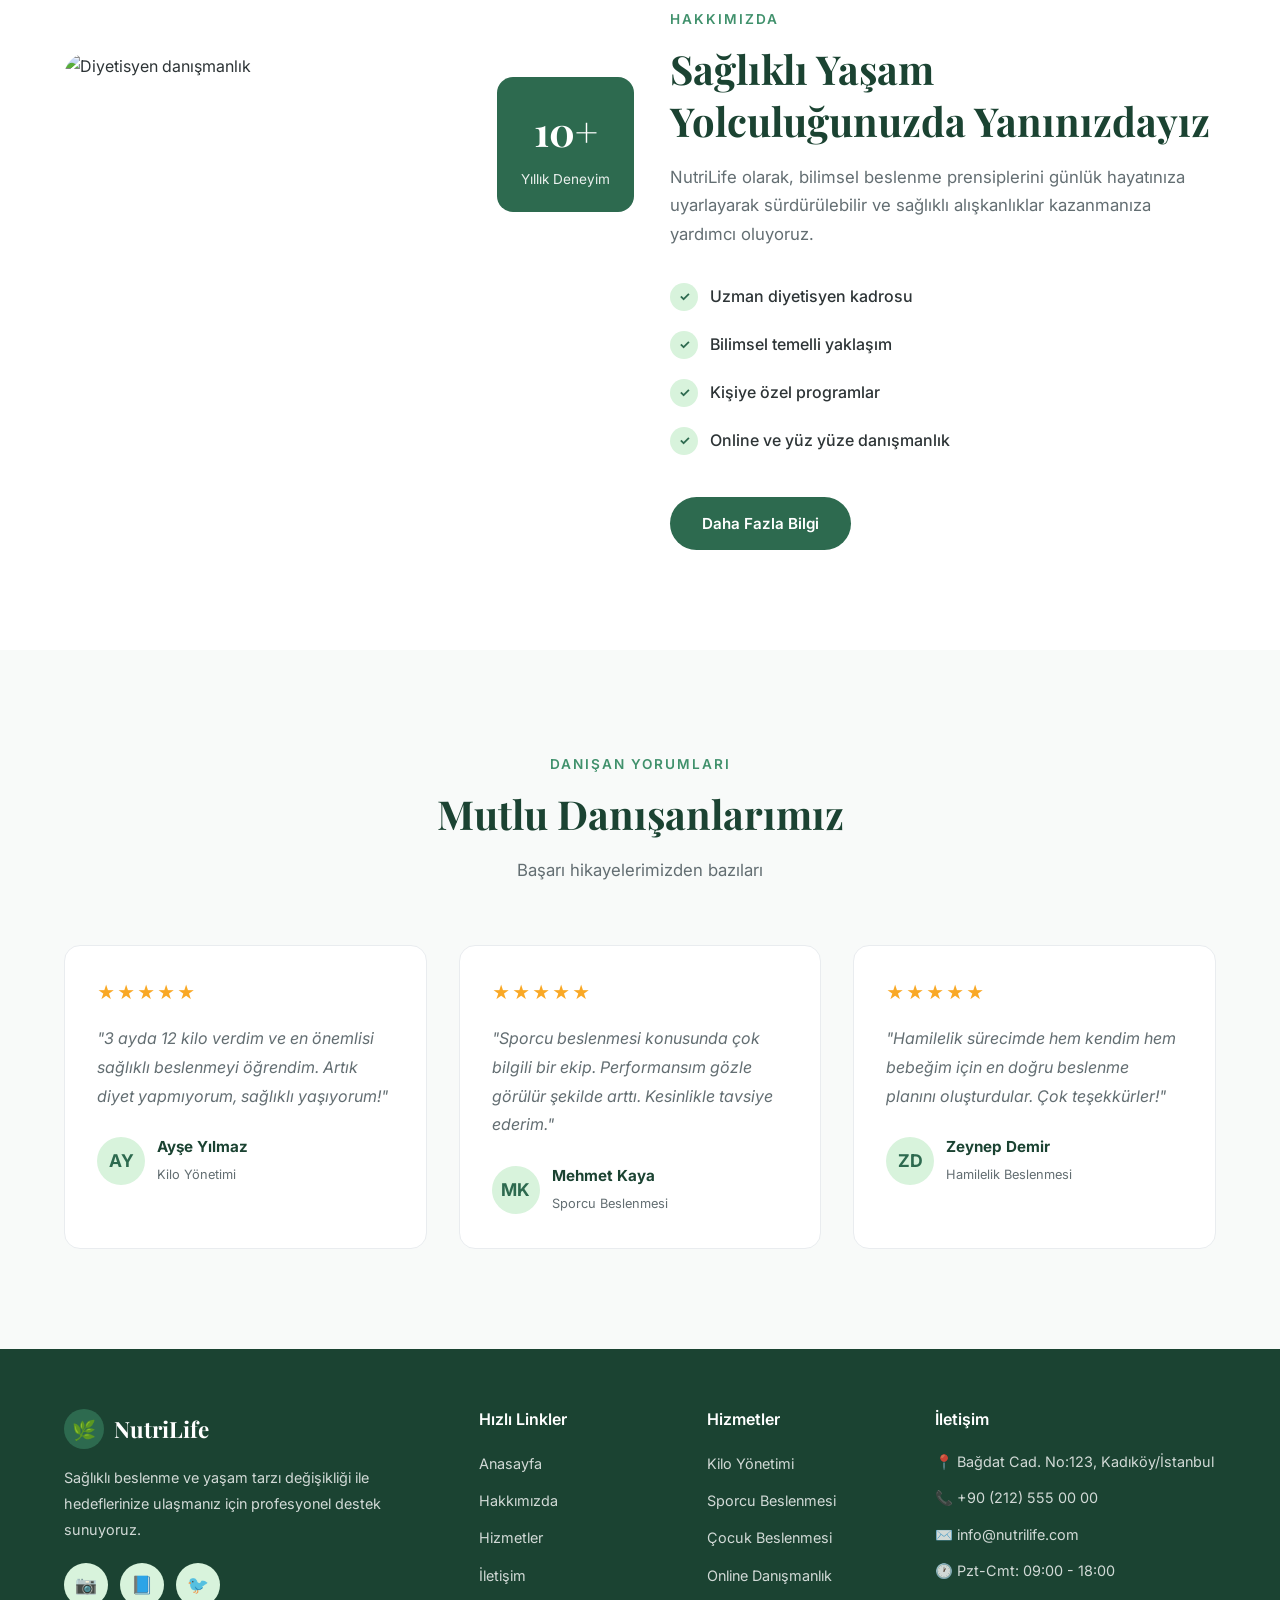
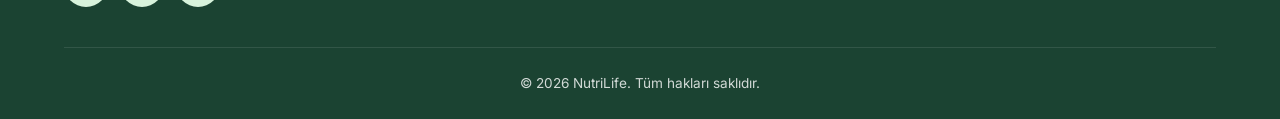
==== commit 2f2719da: "Fix HTML structure and formatting" ====
--- a/index.html
+++ b/index.html
@@ -186,17 +186,7 @@
       </div>
     </div>
   </section>
-
-  <!-- CTA -->
-  <section class="cta-banner">
-    <div class="container">
-      <div class="cta-content fade-in">
-        <h2>Sağlıklı Yaşama İlk Adımı Atın</h2>
-        <p>Ücretsiz ön görüşme için hemen randevu alın ve size özel beslenme planınızı birlikte oluşturalım.</p>
-        <a href="iletisim.html" class="btn btn-white">Hemen Randevu Al</a>
-      </div>
-    </div>
-  </section>
+  
 
   <!-- Footer -->
   <footer class="footer">
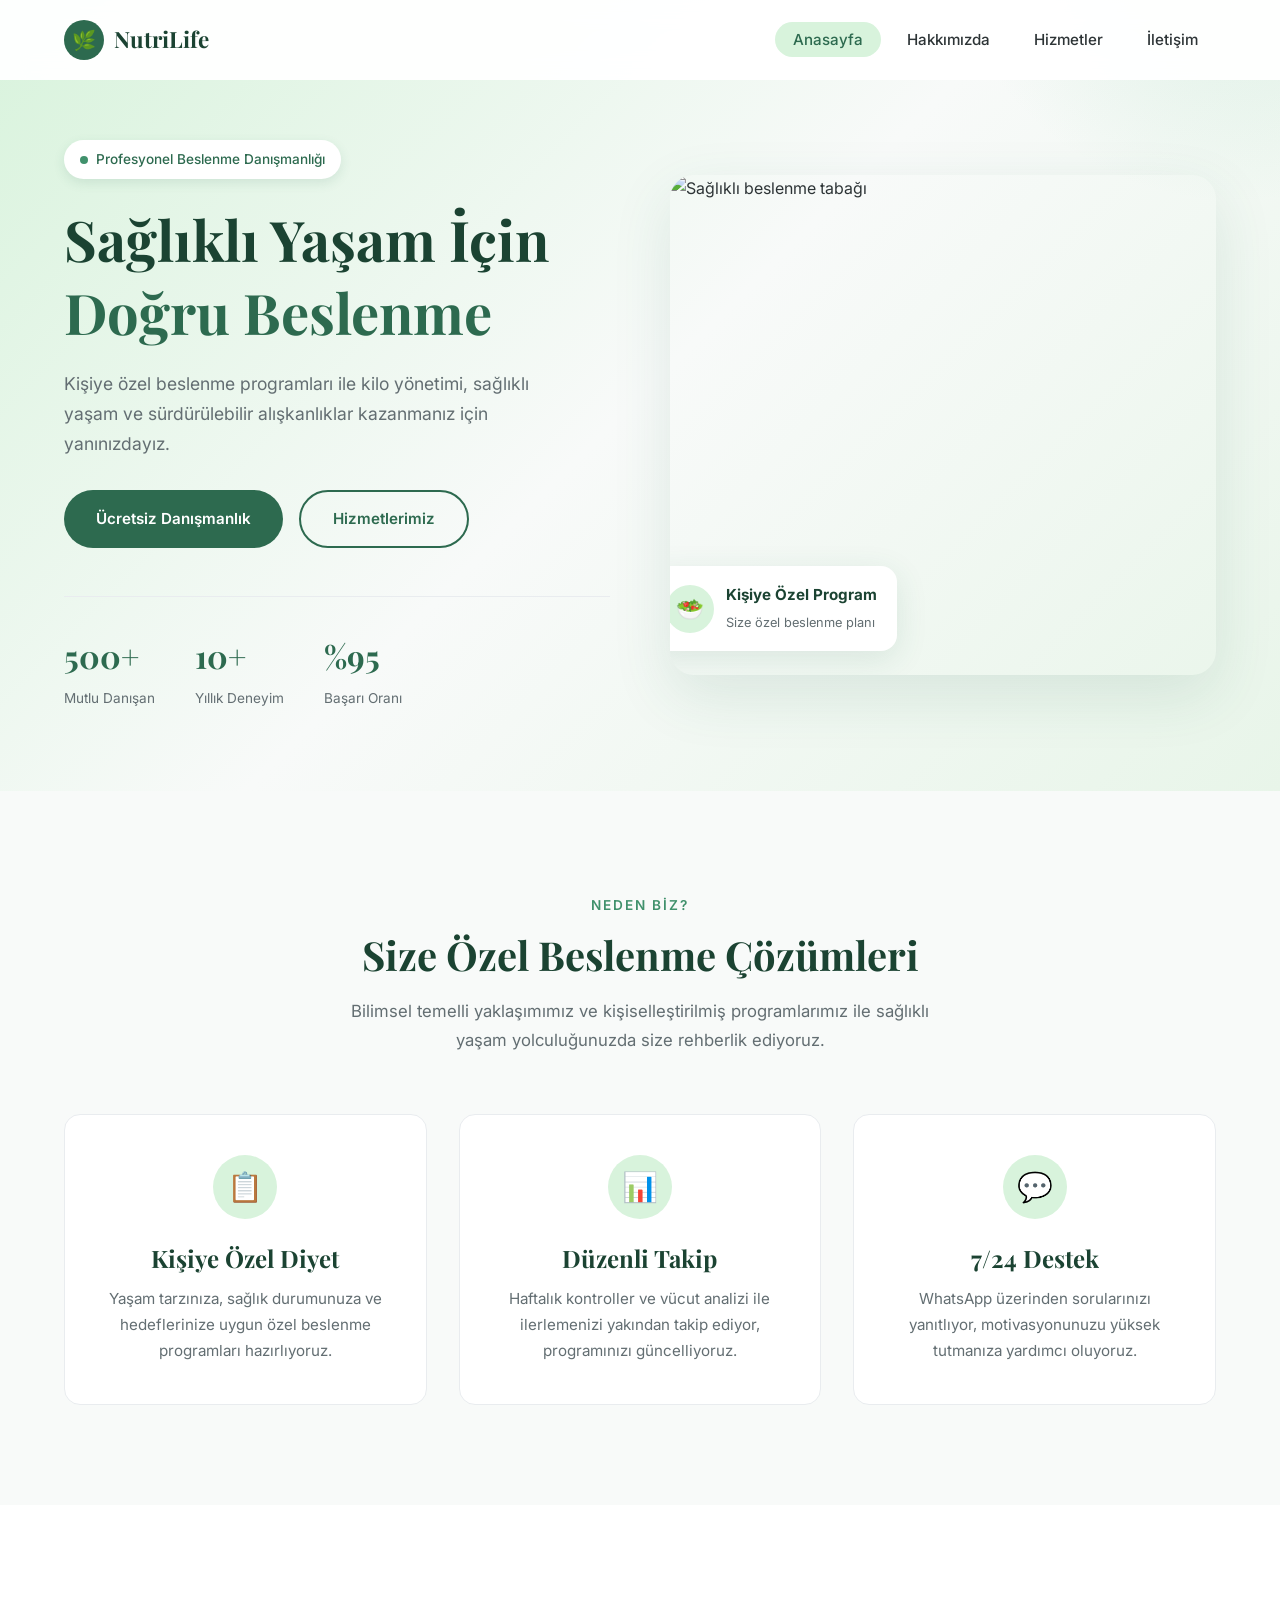
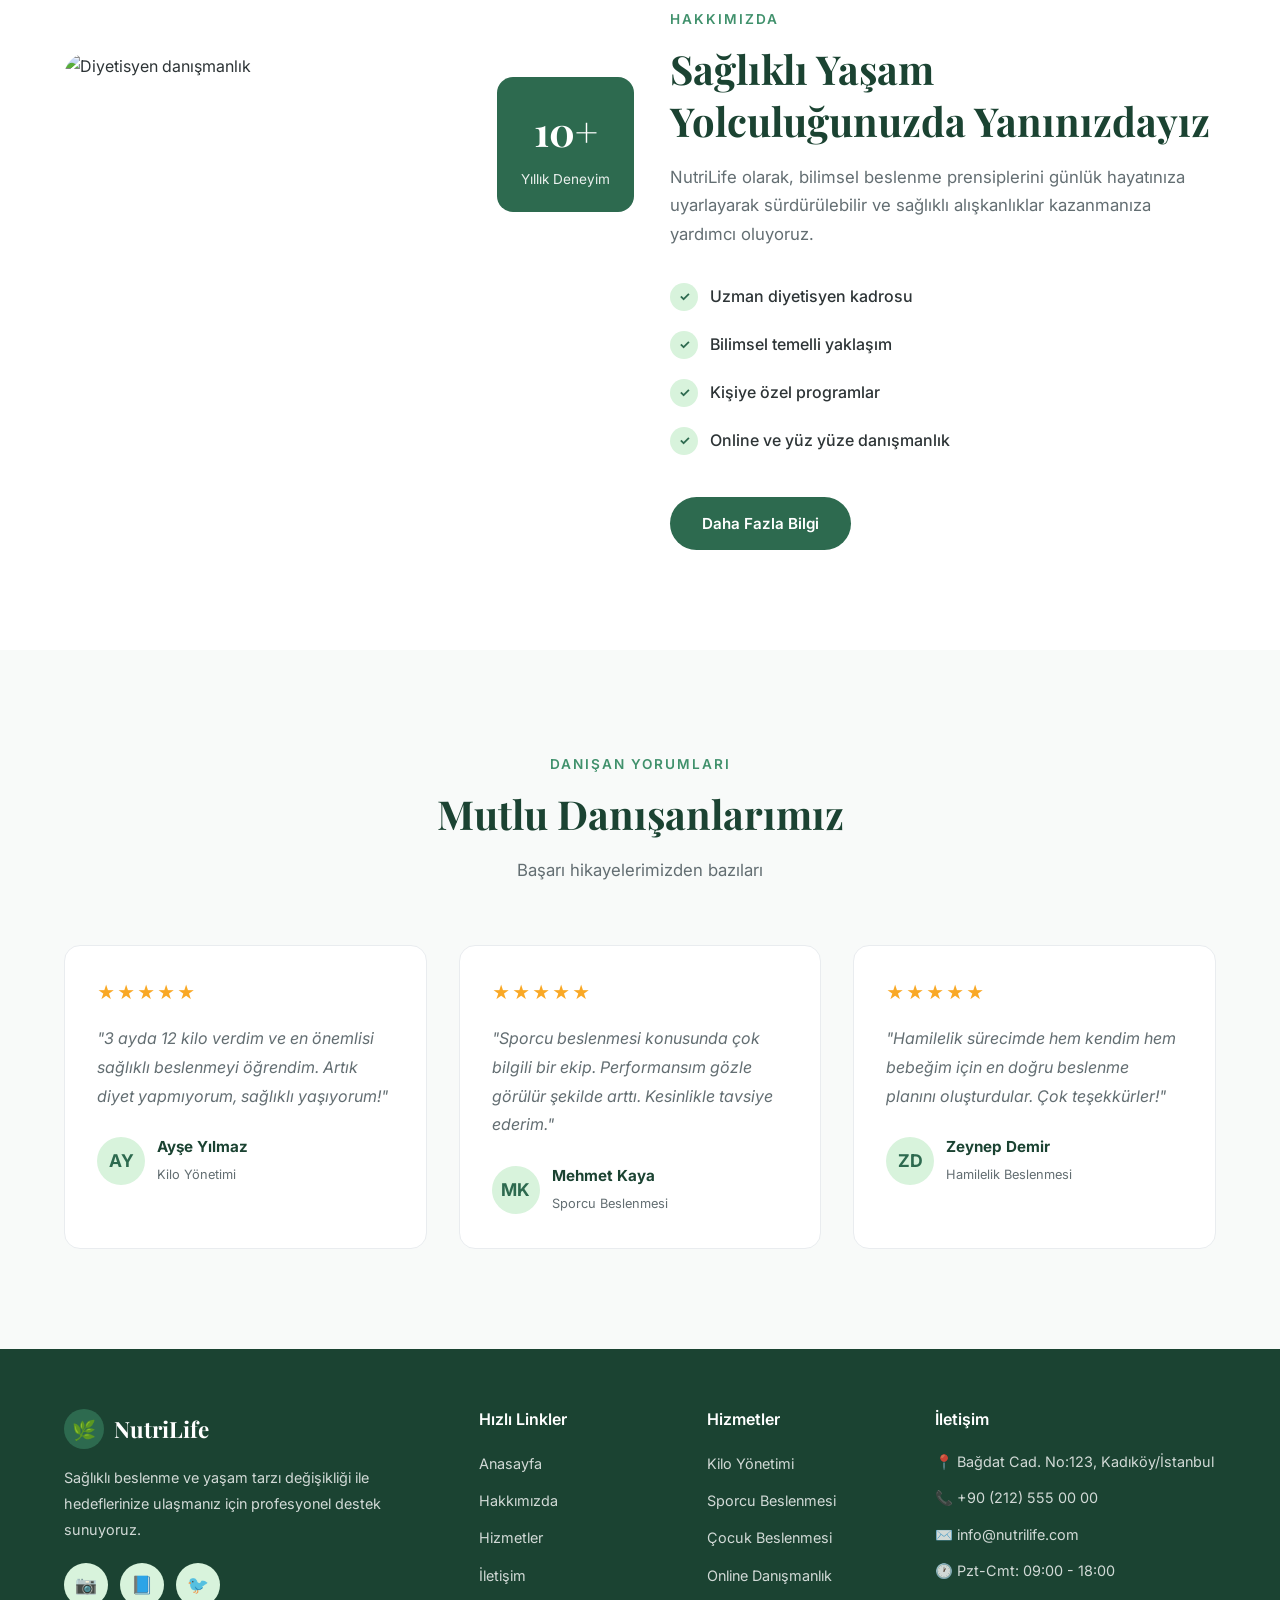
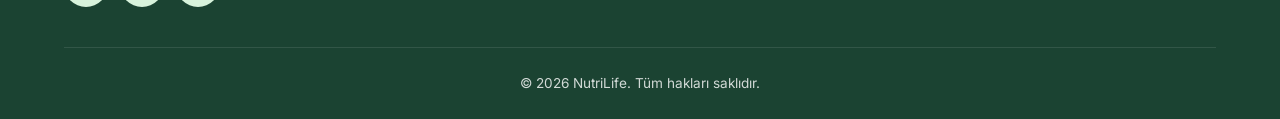
==== commit 45743cd0: "Fix HTML formatting and structure" ====
--- a/index.html
+++ b/index.html
@@ -25,7 +25,6 @@
           <li><a href="hakkimizda.html" class="nav-link">Hakkımızda</a></li>
           <li><a href="hizmetler.html" class="nav-link">Hizmetler</a></li>
           <li><a href="iletisim.html" class="nav-link">İletişim</a></li>
-          <li class="nav-cta"><a href="iletisim.html" class="btn btn-primary">Randevu Al</a></li>
         </ul>
       </nav>
       <button class="menu-toggle" aria-label="Menüyü aç/kapat">
--- a/css/style.css
+++ b/css/style.css
@@ -918,9 +918,9 @@
 }
 
 .contact-grid {
-  display: grid;
-  grid-template-columns: 1fr 1.2fr;
-  gap: 60px;
+  display: flex;
+  flex-direction: column; /* Öğelerin alt alta sıralanmasını sağlar */
+  gap: 30px; /* Elemanlar arası boşluk */
 }
 
 .contact-info h2 {
@@ -995,122 +995,6 @@
   background: var(--color-primary);
   color: var(--color-white);
   transform: translateY(-3px);
-}
-
-/* ---- Contact Form ---- */
-.contact-form-wrapper {
-  background: var(--color-bg-alt);
-  padding: 40px;
-  border-radius: var(--radius-md);
-  border: 1px solid var(--color-border);
-  box-shadow: 0 8px 32px var(--color-shadow);
-}
-
-.contact-form-wrapper h3 {
-  margin-bottom: 24px;
-}
-
-.form-group {
-  margin-bottom: 20px;
-}
-
-.form-group label {
-  display: block;
-  font-size: 0.9rem;
-  font-weight: 500;
-  margin-bottom: 8px;
-  color: var(--color-primary-dark);
-}
-
-.form-group input,
-.form-group textarea,
-.form-group select {
-  width: 100%;
-  padding: 14px 16px;
-  font-family: var(--font-body);
-  font-size: 0.95rem;
-  border: 1px solid var(--color-border);
-  border-radius: var(--radius-sm);
-  background: var(--color-bg);
-  color: var(--color-text);
-  transition: all var(--transition);
-}
-
-.form-group input:focus,
-.form-group textarea:focus,
-.form-group select:focus {
-  outline: none;
-  border-color: var(--color-primary);
-  box-shadow: 0 0 0 3px rgba(45, 106, 79, 0.15);
-}
-
-.form-group textarea {
-  resize: vertical;
-  min-height: 120px;
-}
-
-.form-row {
-  display: grid;
-  grid-template-columns: 1fr 1fr;
-  gap: 20px;
-}
-
-.form-error {
-  color: #e74c3c;
-  font-size: 0.8rem;
-  margin-top: 6px;
-  display: none;
-}
-
-.form-group.error input,
-.form-group.error textarea,
-.form-group.error select {
-  border-color: #e74c3c;
-}
-
-.form-group.error .form-error {
-  display: block;
-}
-
-.form-success {
-  display: none;
-  background: var(--color-accent-light);
-  color: var(--color-primary-dark);
-  padding: 16px 20px;
-  border-radius: var(--radius-sm);
-  margin-bottom: 20px;
-  font-weight: 500;
-  text-align: center;
-}
-
-.form-success.show {
-  display: block;
-}
-
-.map-section {
-  padding: 0 0 80px;
-}
-
-.map-wrapper {
-  border-radius: var(--radius-md);
-  overflow: hidden;
-  height: 400px;
-  background: var(--color-accent-light);
-  display: flex;
-  align-items: center;
-  justify-content: center;
-  border: 1px solid var(--color-border);
-}
-
-.map-placeholder {
-  text-align: center;
-  color: var(--color-text-muted);
-}
-
-.map-placeholder span {
-  font-size: 3rem;
-  display: block;
-  margin-bottom: 12px;
 }
 
 /* ---- Footer ---- */
@@ -1332,3 +1216,20 @@
     margin: 0 auto;
   }
 }
+
+/* ---- Map Section Styling ---- */
+.map-section {
+  padding: 0 0 80px 0;
+}
+
+.map-wrapper {
+  width: 100%;
+  overflow: hidden;
+  border-radius: 12px;
+  box-shadow: 0 4px 20px rgba(0, 0, 0, 0.05);
+}
+
+.map-container {
+  width: 100%;
+  line-height: 0;
+}
